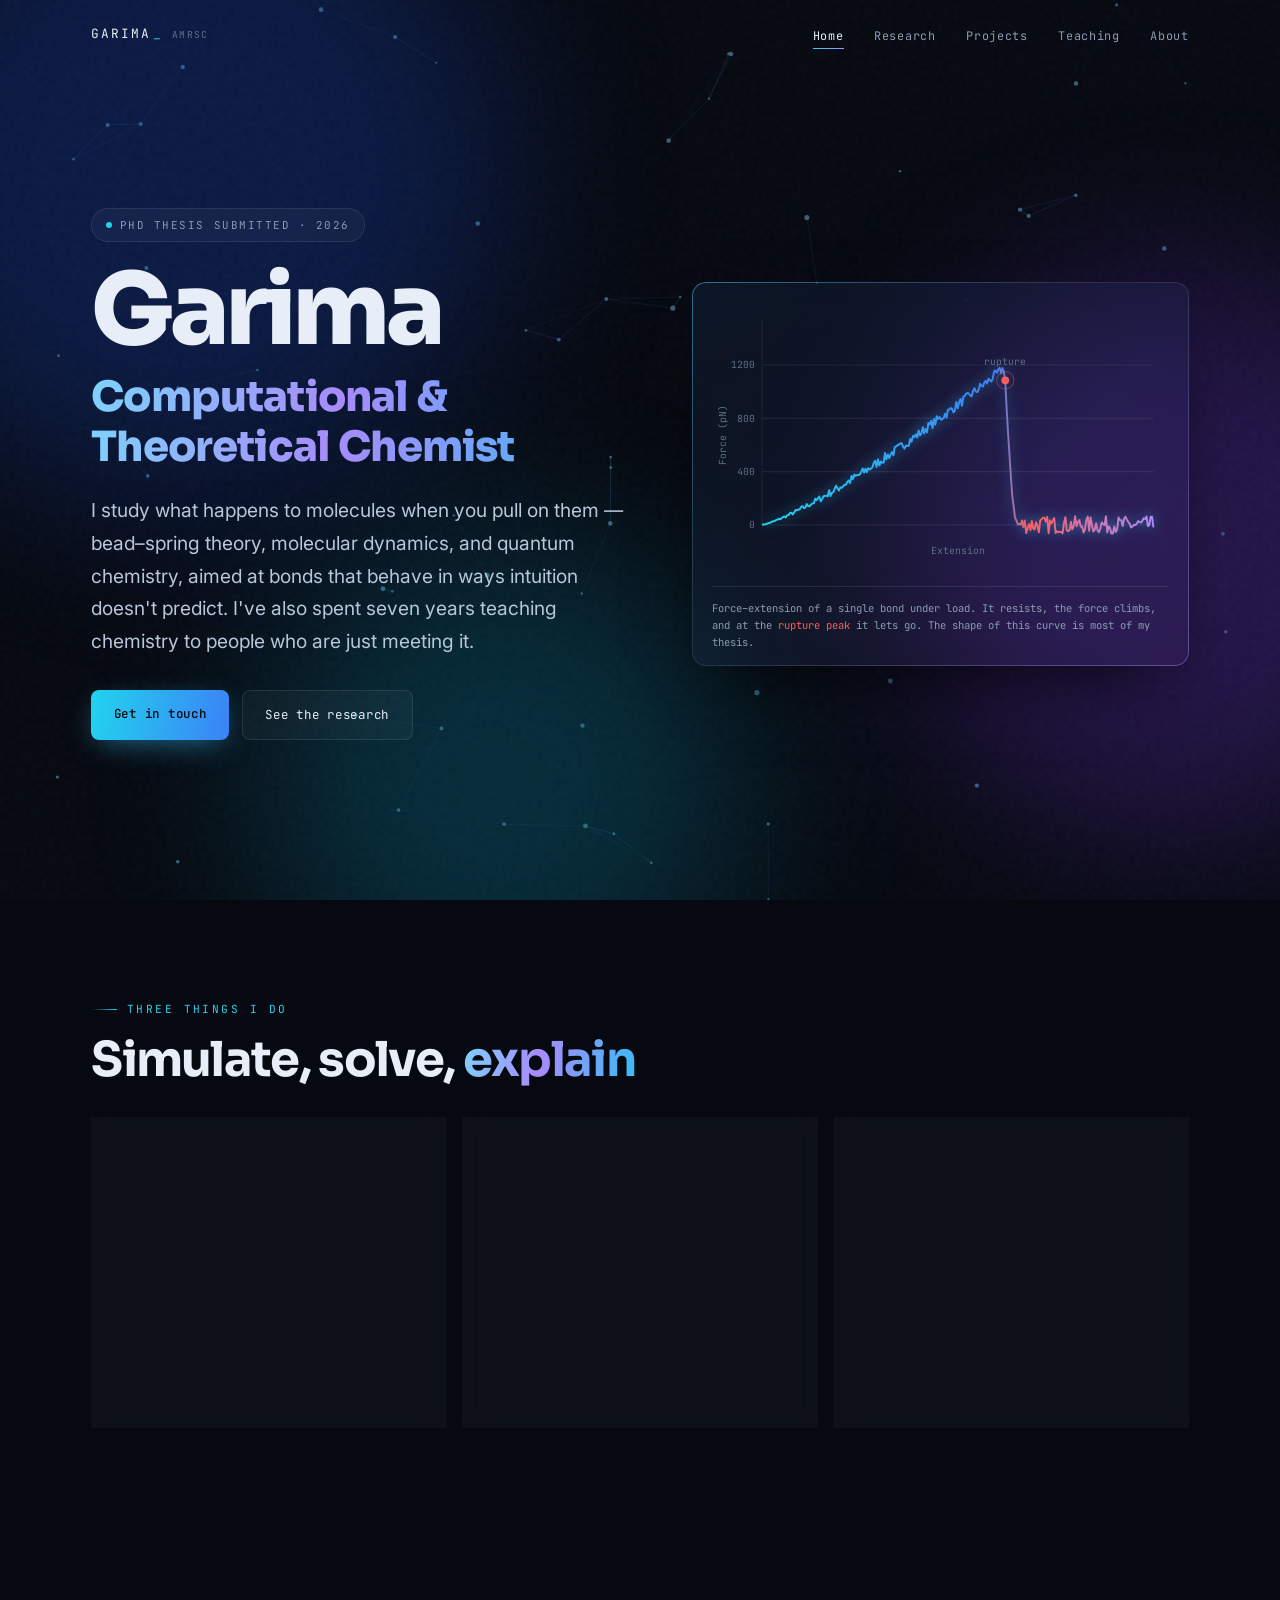
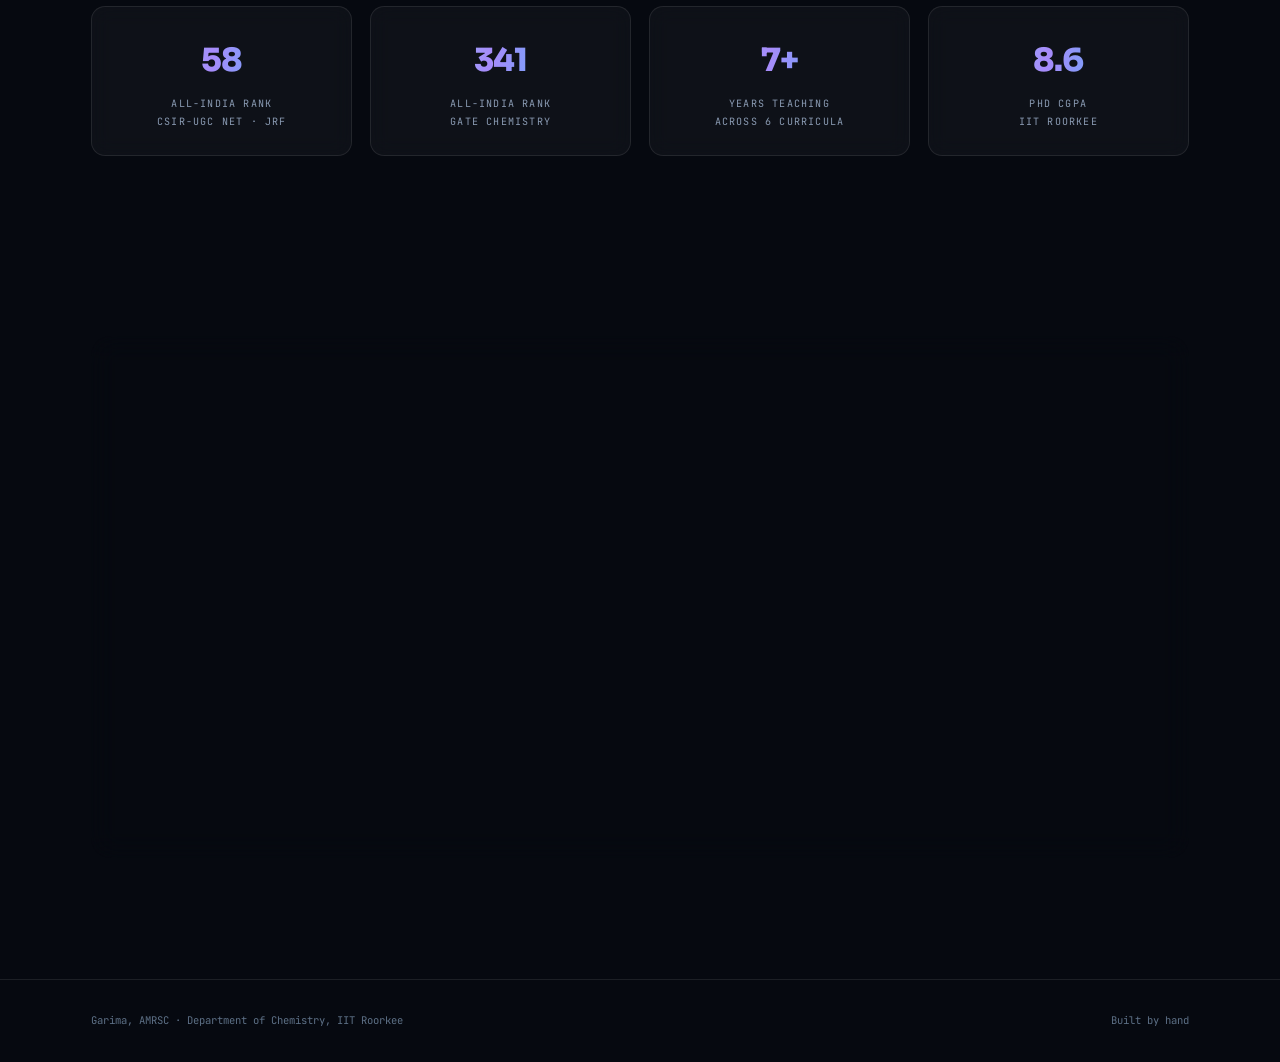
==== index.html @ faec5b10 "portfolio site" ====
<!DOCTYPE html>
<html lang="en">
<head>
<meta charset="utf-8">
<meta name="viewport" content="width=device-width, initial-scale=1">
<title>Garima — Computational &amp; Theoretical Chemist</title>
<meta name="description" content="Computational and theoretical chemist, PhD IIT Roorkee. Molecular dynamics, DFT, computer-aided drug design — and seven years teaching chemistry.">
<link rel="preconnect" href="https://fonts.googleapis.com">
<link rel="preconnect" href="https://fonts.gstatic.com" crossorigin>
<link href="https://fonts.googleapis.com/css2?family=JetBrains+Mono:wght@400;500&family=Sora:wght@400;600;700;800&family=Inter:wght@400;500;600&display=swap" rel="stylesheet">
<link rel="stylesheet" href="styles.css">
</head>
<body>

<canvas id="net"></canvas>
<div class="aurora"><div class="orb a"></div><div class="orb b"></div><div class="orb c"></div></div>
<div class="grain"></div>

<nav id="nav">
  <div class="wrap">
    <a class="brand" href="index.html">Garima<em>_</em><small>AMRSC</small></a>
    <button class="burger" id="burger" aria-expanded="false" aria-controls="menu">MENU</button>
    <ul id="menu">
      <li><a href="index.html" aria-current="page">Home</a></li>
      <li><a href="research.html">Research</a></li>
      <li><a href="projects.html">Projects</a></li>
      <li><a href="teaching.html">Teaching</a></li>
      <li><a href="about.html">About</a></li>
    </ul>
  </div>
</nav>

<header class="hero" style="min-height:100svh;display:flex;align-items:center;padding:7rem 0 4rem">
  <div class="wrap hero-grid">
    <div>
      <span class="pill"><span class="dot"></span>PhD thesis submitted · 2026</span>
      <h1 style="font-size:clamp(3rem,8.5vw,6.2rem);margin:1.4rem 0">
        <span style="display:block">Garima</span>
        <span class="grad" style="display:block;font-size:.42em;letter-spacing:-.02em;line-height:1.2;margin-top:.35em">Computational &amp;<br>Theoretical Chemist</span>
      </h1>
      <p class="lede" style="margin-bottom:2rem">I study what happens to molecules when you pull on them — bead–spring theory, molecular dynamics, and quantum chemistry, aimed at bonds that behave in ways intuition doesn't predict. I've also spent seven years teaching chemistry to people who are just meeting it.</p>
      <div class="actions">
        <a class="btn btn-primary" href="about.html#contact">Get in touch</a>
        <a class="btn btn-ghost" href="research.html">See the research</a>
      </div>
    </div>

    <figure class="viz glass">
      <svg viewBox="0 0 420 250" role="img" aria-label="Force-extension curve: a bond loads, ruptures at a peak force, then relaxes to baseline.">
        <defs>
          <linearGradient id="cg" x1="0" y1="0" x2="1" y2="0">
            <stop offset="0" stop-color="#22D3EE"/><stop offset=".6" stop-color="#3B82F6"/>
            <stop offset=".68" stop-color="#FB5E5E"/><stop offset="1" stop-color="#A78BFA"/>
          </linearGradient>
        </defs>
        <line class="gl" x1="46" y1="16" x2="46" y2="205"/>
        <line class="gl" x1="46" y1="205" x2="406" y2="205"/>
        <line class="gl" x1="46" y1="58" x2="406" y2="58"/>
        <line class="gl" x1="46" y1="107" x2="406" y2="107"/>
        <line class="gl" x1="46" y1="156" x2="406" y2="156"/>
        <text class="axis" x="40" y="61" text-anchor="end">1200</text>
        <text class="axis" x="40" y="110" text-anchor="end">800</text>
        <text class="axis" x="40" y="159" text-anchor="end">400</text>
        <text class="axis" x="40" y="208" text-anchor="end">0</text>
        <text class="axis" x="13" y="122" text-anchor="middle" transform="rotate(-90 13 122)">Force (pN)</text>
        <text class="axis" x="226" y="232" text-anchor="middle">Extension</text>
        <path id="fc" class="curve"/>
        <g class="pk">
          <circle id="pk" r="3.6" fill="#FB5E5E"/>
          <circle id="pk2" r="8" fill="none" stroke="#FB5E5E" stroke-opacity=".35"/>
          <text id="pkt" class="axis" fill="#FB5E5E" text-anchor="middle">rupture</text>
        </g>
      </svg>
      <figcaption>Force–extension of a single bond under load. It resists, the force climbs, and at the <b>rupture peak</b> it lets go. The shape of this curve is most of my thesis.</figcaption>
    </figure>
  </div>
</header>

<section>
  <div class="wrap">
    <div class="reveal">
      <span class="eyebrow">Three things I do</span>
      <h2>Simulate, solve, <span class="grad">explain</span></h2>
    </div>
    <div class="cards reveal" style="margin-top:2rem">
      <a class="card" href="research.html">
        <span class="ic">01 / RESEARCH</span>
        <h3>Bonds under force</h3>
        <p>Rupture and rebinding of bead–spring polymers governed by catch- and slip-bond kinetics — stochastic simulation, Fokker–Planck formalism, and analytical solutions via the Homotopy Analysis Method.</p>
        <span class="go">Read the science →</span>
      </a>
      <a class="card" href="projects.html">
        <span class="ic">02 / PROJECTS</span>
        <h3>Drug design, DFT, quantum</h3>
        <p>Protein–ligand docking and virtual screening with AutoDock Vina, periodic DFT in Quantum ESPRESSO, many-body models of quantum batteries, and a research-group site built in React.</p>
        <span class="go">See the work →</span>
      </a>
      <a class="card" href="teaching.html">
        <span class="ic">03 / TEACHING</span>
        <h3>Seven years explaining chemistry</h3>
        <p>From IGCSE and IB to JEE Advanced and CSIR-NET JRF — lecturer, teaching assistant, and one-to-one mentor. If I can't explain it plainly, I don't understand it yet.</p>
        <span class="go">How I teach →</span>
      </a>
    </div>
  </div>
</section>

<section>
  <div class="wrap">
    <div class="stats reveal">
      <div class="stat"><div class="n grad" data-count="58" data-suffix="">0</div><div class="l">All-India Rank<br>CSIR-UGC NET · JRF</div></div>
      <div class="stat"><div class="n grad" data-count="341">0</div><div class="l">All-India Rank<br>GATE Chemistry</div></div>
      <div class="stat"><div class="n grad" data-count="7" data-suffix="+">0</div><div class="l">Years teaching<br>across 6 curricula</div></div>
      <div class="stat"><div class="n grad" data-count="8.625">0</div><div class="l">PhD CGPA<br>IIT Roorkee</div></div>
    </div>
  </div>
</section>

<section>
  <div class="wrap">
    <div class="contact-box reveal">
      <div>
        <span class="eyebrow">Currently</span>
        <h2 style="font-size:clamp(1.6rem,3vw,2.3rem)">Open to computational<br><span class="grad">chemistry roles</span></h2>
        <p>Thesis submitted. I'm looking for work in molecular simulation, computational chemistry, and computer-aided drug design — in industry or a postdoc. If that's what your team does, I'd like to hear from you.</p>
      </div>
      <ul class="links">
        <li><a href="mailto:garima@cy.iitr.ac.in">garima@cy.iitr.ac.in</a></li>
        <li><a href="tel:+919996025980">+91 99960 25980</a></li>
        <li><a href="https://linkedin.com/in/garima-computational-chemist">LinkedIn</a></li>
        <li><a href="about.html">Full CV &amp; background</a></li>
      </ul>
    </div>
  </div>
</section>

<footer>
  <div class="wrap">
    <span>Garima, AMRSC · Department of Chemistry, IIT Roorkee</span>
    <span>Built by hand</span>
  </div>
</footer>

<script src="app.js"></script>
</body>
</html>
---- styles.css ----
:root{
  --bg:#060910;
  --panel:rgba(255,255,255,.035);
  --stroke:rgba(255,255,255,.09);
  --stroke-hi:rgba(56,189,248,.45);
  --text:#E8EEF7;
  --text-dim:#8A9BB3;
  --faint:#5D7086;
  --blue:#3B82F6;
  --cyan:#22D3EE;
  --violet:#A78BFA;
  --amber:#FBBF24;
  --rupture:#FB5E5E;
  --display:"Sora",system-ui,sans-serif;
  --body:"Inter",system-ui,sans-serif;
  --mono:"JetBrains Mono",ui-monospace,monospace;
  --gut:clamp(1.25rem,4vw,4rem);
  --maxw:1200px;
}
*{box-sizing:border-box;margin:0;padding:0}
html{scroll-behavior:smooth}
body{background:var(--bg);color:var(--text);font-family:var(--body);
  font-size:17px;line-height:1.7;-webkit-font-smoothing:antialiased;overflow-x:hidden}
.wrap{max-width:var(--maxw);margin:0 auto;padding:0 var(--gut);position:relative;z-index:2}
a{color:inherit}
em{font-style:italic}

/* ===== ambient background ===== */
#net{position:fixed;inset:0;z-index:0;opacity:.5}
.aurora{position:fixed;inset:0;z-index:0;pointer-events:none;overflow:hidden}
.orb{position:absolute;border-radius:50%;filter:blur(90px);opacity:.26;animation:drift 24s ease-in-out infinite}
.orb.a{width:52vw;height:52vw;background:#1D4ED8;top:-18%;left:-12%}
.orb.b{width:44vw;height:44vw;background:#7C3AED;top:30%;right:-14%;animation-delay:-8s}
.orb.c{width:38vw;height:38vw;background:#0891B2;bottom:-14%;left:20%;animation-delay:-16s}
@keyframes drift{0%,100%{transform:translate(0,0) scale(1)}
  33%{transform:translate(5vw,-4vh) scale(1.12)}66%{transform:translate(-4vw,5vh) scale(.93)}}
.grain{position:fixed;inset:0;z-index:1;pointer-events:none;opacity:.035;
  background-image:url("data:image/svg+xml,%3Csvg viewBox='0 0 200 200' xmlns='http://www.w3.org/2000/svg'%3E%3Cfilter id='n'%3E%3CfeTurbulence type='fractalNoise' baseFrequency='.8'/%3E%3C/filter%3E%3Crect width='100%25' height='100%25' filter='url(%23n)'/%3E%3C/svg%3E")}

/* ===== type ===== */
.eyebrow{font-family:var(--mono);font-size:.7rem;letter-spacing:.22em;text-transform:uppercase;
  color:var(--cyan);display:inline-flex;align-items:center;gap:.6rem;margin-bottom:1rem}
.eyebrow::before{content:"";width:26px;height:1px;background:linear-gradient(90deg,transparent,var(--cyan))}
h1{font-family:var(--display);font-weight:800;letter-spacing:-.045em;line-height:.94}
h2{font-family:var(--display);font-weight:700;font-size:clamp(1.9rem,4vw,3rem);
  line-height:1.06;letter-spacing:-.035em;margin-bottom:1.2rem}
h3{font-family:var(--display);font-weight:600;font-size:1.1rem;letter-spacing:-.01em}
.grad{background:linear-gradient(100deg,#7DD3FC,#A78BFA 45%,#38BDF8);
  -webkit-background-clip:text;background-clip:text;color:transparent}
.grad-warm{background:linear-gradient(100deg,#FBBF24,#FB7185 55%,#A78BFA);
  -webkit-background-clip:text;background-clip:text;color:transparent}
p{color:var(--text-dim);max-width:64ch}
.lede{font-size:clamp(1.05rem,1.5vw,1.24rem);color:#B8C7DA}

/* ===== nav ===== */
nav{position:fixed;top:0;left:0;right:0;z-index:60;transition:.4s;border-bottom:1px solid transparent}
nav.stuck{background:rgba(6,9,16,.78);backdrop-filter:blur(14px);border-bottom-color:var(--stroke)}
nav .wrap{display:flex;align-items:center;justify-content:space-between;height:68px}
.brand{font-family:var(--mono);font-size:.8rem;letter-spacing:.16em;text-transform:uppercase;
  text-decoration:none;display:inline-flex;align-items:baseline;gap:.1rem}
.brand em{font-style:normal;color:var(--cyan);animation:blink 2.2s steps(1) infinite}
.brand small{font-size:.6rem;color:var(--faint);letter-spacing:.14em;margin-left:.45rem}
@keyframes blink{0%,60%{opacity:1}61%,100%{opacity:.25}}
nav ul{display:flex;gap:1.9rem;list-style:none}
nav ul a{font-family:var(--mono);font-size:.74rem;letter-spacing:.06em;text-decoration:none;
  color:var(--text-dim);position:relative;transition:.25s}
nav ul a::after{content:"";position:absolute;left:0;bottom:-5px;height:1px;width:0;
  background:linear-gradient(90deg,var(--cyan),var(--violet));transition:width .3s}
nav ul a:hover,nav ul a:focus-visible,nav ul a[aria-current="page"]{color:var(--text)}
nav ul a:hover::after,nav ul a:focus-visible::after,nav ul a[aria-current="page"]::after{width:100%}
.burger{display:none;background:none;border:1px solid var(--stroke);border-radius:7px;
  color:var(--text);font-family:var(--mono);font-size:.7rem;padding:.4rem .7rem;cursor:pointer}
@media(max-width:760px){
  nav ul{position:fixed;inset:68px 0 auto;flex-direction:column;gap:0;
    background:rgba(6,9,16,.97);backdrop-filter:blur(16px);border-bottom:1px solid var(--stroke);
    padding:1rem var(--gut) 1.4rem;display:none}
  nav ul.open{display:flex}
  nav ul li{padding:.7rem 0;border-bottom:1px solid rgba(255,255,255,.05)}
  nav ul a{font-size:.85rem}
  .burger{display:block}
}

/* ===== page header ===== */
.phead{padding:9rem 0 3rem}
.phead h1{font-size:clamp(2.6rem,6.5vw,4.6rem);margin:.9rem 0 1.2rem}

/* ===== buttons ===== */
.actions{display:flex;flex-wrap:wrap;gap:.8rem}
.btn{font-family:var(--mono);font-size:.78rem;letter-spacing:.06em;text-decoration:none;
  padding:.85rem 1.4rem;border-radius:8px;transition:.3s;display:inline-block}
.btn-primary{color:#04070E;background:linear-gradient(100deg,var(--cyan),var(--blue));
  box-shadow:0 8px 30px -8px rgba(56,189,248,.6);font-weight:500}
.btn-primary:hover,.btn-primary:focus-visible{transform:translateY(-2px);
  box-shadow:0 14px 40px -8px rgba(56,189,248,.85)}
.btn-ghost{border:1px solid var(--stroke);color:var(--text);background:var(--panel)}
.btn-ghost:hover,.btn-ghost:focus-visible{border-color:var(--stroke-hi);
  background:rgba(56,189,248,.09);transform:translateY(-2px)}

.pill{display:inline-flex;align-items:center;gap:.5rem;font-family:var(--mono);font-size:.68rem;
  letter-spacing:.14em;text-transform:uppercase;color:var(--text-dim);border:1px solid var(--stroke);
  border-radius:999px;padding:.4rem .85rem;background:var(--panel);backdrop-filter:blur(6px)}
.dot{width:6px;height:6px;border-radius:50%;background:var(--cyan);
  box-shadow:0 0 0 0 rgba(34,211,238,.7);animation:pulse 2.2s infinite}
@keyframes pulse{70%{box-shadow:0 0 0 8px rgba(34,211,238,0)}100%{box-shadow:0 0 0 0 rgba(34,211,238,0)}}

/* ===== glass panel ===== */
.glass{position:relative;border:1px solid var(--stroke);border-radius:14px;
  background:linear-gradient(160deg,rgba(59,130,246,.09),rgba(167,139,250,.05));
  backdrop-filter:blur(12px);box-shadow:0 30px 70px -30px rgba(0,0,0,.9)}
.glass::before{content:"";position:absolute;inset:-1px;border-radius:14px;padding:1px;
  background:linear-gradient(140deg,rgba(56,189,248,.5),transparent 45%,rgba(167,139,250,.35));
  -webkit-mask:linear-gradient(#000 0 0) content-box,linear-gradient(#000 0 0);
  -webkit-mask-composite:xor;mask-composite:exclude;pointer-events:none}

figure.viz{padding:1.2rem 1.2rem .9rem}
figure.viz svg{display:block;width:100%;height:auto}
figure.viz figcaption{font-family:var(--mono);font-size:.66rem;color:var(--text-dim);line-height:1.6;
  margin-top:.8rem;padding-top:.8rem;border-top:1px solid var(--stroke)}
figure.viz figcaption b{color:var(--rupture);font-weight:400}
.axis{font-family:"JetBrains Mono",monospace;font-size:9px;fill:var(--faint)}
.gl{stroke:rgba(255,255,255,.07);stroke-width:1}
.curve{fill:none;stroke:url(#cg);stroke-width:1.8;stroke-linejoin:round;
  filter:drop-shadow(0 0 6px rgba(56,189,248,.55));
  stroke-dasharray:2600;stroke-dashoffset:2600;animation:draw 2.8s cubic-bezier(.4,0,.2,1) .4s forwards}
@keyframes draw{to{stroke-dashoffset:0}}
.pk{opacity:0;animation:fadeIn .6s ease 2.7s forwards}
@keyframes fadeIn{to{opacity:1}}

/* ===== sections ===== */
section{padding:clamp(3.5rem,7vw,6.5rem) 0;position:relative}
.reveal{opacity:0;transform:translateY(28px);
  transition:opacity .8s cubic-bezier(.2,.6,.2,1),transform .8s cubic-bezier(.2,.6,.2,1)}
.reveal.in{opacity:1;transform:none}

/* ===== cards ===== */
.cards{display:grid;grid-template-columns:repeat(auto-fit,minmax(255px,1fr));gap:1.1rem}
.card{position:relative;border:1px solid var(--stroke);border-radius:14px;padding:1.6rem;
  background:var(--panel);backdrop-filter:blur(10px);overflow:hidden;transition:.4s;
  text-decoration:none;display:block}
.card::after{content:"";position:absolute;width:230px;height:230px;border-radius:50%;
  background:radial-gradient(circle,rgba(56,189,248,.16),transparent 65%);
  left:var(--mx,50%);top:var(--my,50%);transform:translate(-50%,-50%);
  opacity:0;transition:opacity .4s;pointer-events:none}
.card:hover{border-color:var(--stroke-hi);transform:translateY(-5px);
  box-shadow:0 24px 50px -24px rgba(56,189,248,.35)}
.card:hover::after{opacity:1}
.card .ic{font-family:var(--mono);font-size:.66rem;letter-spacing:.16em;color:var(--violet);
  margin-bottom:.7rem;display:block}
.card p{font-size:.93rem;margin-top:.5rem}
.card .go{font-family:var(--mono);font-size:.7rem;color:var(--cyan);margin-top:1rem;
  display:inline-block;transition:.3s}
.card:hover .go{transform:translateX(4px)}

/* ===== list rows ===== */
.rows{margin-top:2rem}
.row{display:grid;grid-template-columns:150px 1fr;gap:2rem;padding:1.9rem 0;
  border-top:1px solid var(--stroke);transition:.35s;position:relative}
.row::before{content:"";position:absolute;left:0;top:-1px;height:1px;width:0;
  background:linear-gradient(90deg,var(--cyan),var(--violet),transparent);transition:width .6s}
.row:hover::before{width:100%}
.row h3{transition:.3s}
.row:hover h3{color:var(--cyan)}
@media(max-width:760px){.row{grid-template-columns:1fr;gap:.5rem}}
.meta{font-family:var(--mono);font-size:.66rem;color:var(--faint);letter-spacing:.1em;line-height:1.8}
.row p{font-size:.94rem;margin-top:.5rem}
.bullets{list-style:none;margin-top:.8rem}
.bullets li{font-size:.92rem;color:var(--text-dim);padding:.28rem 0 .28rem 1.1rem;position:relative}
.bullets li::before{content:"▸";position:absolute;left:0;color:var(--cyan);font-size:.7rem;top:.5rem}
.chips{display:flex;flex-wrap:wrap;gap:.4rem;margin-top:1rem}
.chip{font-family:var(--mono);font-size:.64rem;color:#9BB6D4;border:1px solid var(--stroke);
  border-radius:999px;padding:.25rem .7rem;background:rgba(255,255,255,.02);transition:.3s}
.chip:hover{border-color:var(--stroke-hi);color:var(--cyan)}
.chip.warm{color:#FCD9A0;border-color:rgba(251,191,36,.25)}
.chip.warm:hover{border-color:rgba(251,191,36,.6);color:var(--amber)}

/* ===== stat grid ===== */
.stats{display:grid;grid-template-columns:repeat(auto-fit,minmax(180px,1fr));gap:1.1rem}
.stat{border:1px solid var(--stroke);border-radius:14px;padding:1.6rem;text-align:center;
  background:var(--panel);backdrop-filter:blur(10px);transition:.4s}
.stat:hover{transform:translateY(-5px);border-color:var(--stroke-hi);
  box-shadow:0 24px 50px -24px rgba(167,139,250,.4)}
.stat .n{font-family:var(--display);font-weight:800;font-size:2rem;letter-spacing:-.03em}
.stat .l{font-family:var(--mono);font-size:.63rem;color:var(--text-dim);text-transform:uppercase;
  letter-spacing:.12em;margin-top:.5rem;line-height:1.7}

/* ===== table ===== */
.tbl{width:100%;border-collapse:collapse;font-size:.92rem}
.tbl th{font-family:var(--mono);font-size:.64rem;letter-spacing:.16em;text-transform:uppercase;
  color:var(--cyan);text-align:left;padding:.7rem .8rem;border-bottom:1px solid var(--stroke);font-weight:500}
.tbl td{padding:.85rem .8rem;border-bottom:1px solid rgba(255,255,255,.05);color:var(--text-dim)}
.tbl tr:hover td{background:rgba(56,189,248,.04);color:var(--text)}
.tbl td:first-child{font-family:var(--mono);font-size:.75rem;color:var(--faint);white-space:nowrap}
.tbl td b{color:var(--text);font-weight:600}
@media(max-width:640px){.tbl,.tbl tbody,.tbl tr,.tbl td{display:block;width:100%}
  .tbl thead{display:none}.tbl tr{border-bottom:1px solid var(--stroke);padding:.6rem 0}
  .tbl td{border:none;padding:.2rem 0}}

/* ===== toolkit ===== */
.kit{display:grid;grid-template-columns:repeat(auto-fit,minmax(235px,1fr));gap:1.1rem}
.kit .col{border:1px solid var(--stroke);border-radius:14px;padding:1.5rem;
  background:var(--panel);backdrop-filter:blur(10px);transition:.4s}
.kit .col:hover{border-color:var(--stroke-hi);background:rgba(56,189,248,.05)}
.kit h3{font-family:var(--mono);font-size:.68rem;letter-spacing:.18em;text-transform:uppercase;
  color:var(--cyan);font-weight:500;margin-bottom:1rem}
.kit ul{list-style:none}
.kit li{display:flex;justify-content:space-between;gap:1rem;align-items:baseline;font-size:.89rem;
  padding:.5rem 0;border-bottom:1px solid rgba(255,255,255,.05);transition:.25s}
.kit li:hover{color:var(--cyan);padding-left:5px}
.kit li span{font-family:var(--mono);font-size:.64rem;color:var(--faint);text-align:right}

/* ===== contact ===== */
.contact-box{border:1px solid var(--stroke);border-radius:20px;padding:clamp(2rem,4vw,3.5rem);
  background:linear-gradient(150deg,rgba(59,130,246,.1),rgba(167,139,250,.06));
  backdrop-filter:blur(14px);display:flex;flex-wrap:wrap;gap:2.5rem;justify-content:space-between}
.links{list-style:none;display:flex;flex-direction:column;gap:.7rem;min-width:250px}
.links a{font-family:var(--mono);font-size:.86rem;text-decoration:none;color:var(--text-dim);
  display:inline-flex;align-items:center;gap:.6rem;transition:.3s}
.links a::before{content:"↗";color:var(--cyan);font-size:.75rem;transition:.3s;display:inline-block}
.links a:hover,.links a:focus-visible{color:var(--cyan)}
.links a:hover::before{transform:translate(2px,-2px)}

footer{border-top:1px solid var(--stroke);padding:2rem 0;position:relative;z-index:2;margin-top:2rem}
footer .wrap{display:flex;justify-content:space-between;flex-wrap:wrap;gap:.6rem;
  font-family:var(--mono);font-size:.66rem;color:var(--faint)}

:focus-visible{outline:2px solid var(--cyan);outline-offset:3px}
@media(prefers-reduced-motion:reduce){
  *{animation:none!important;transition-duration:.01ms!important}
  .curve{stroke-dashoffset:0}.pk{opacity:1}.reveal{opacity:1;transform:none}
}

/* ===== home hero grid ===== */
.hero-grid{display:grid;grid-template-columns:1.05fr .95fr;gap:clamp(2rem,4vw,4rem);align-items:center}
@media(max-width:940px){.hero-grid{grid-template-columns:1fr;gap:3rem}}
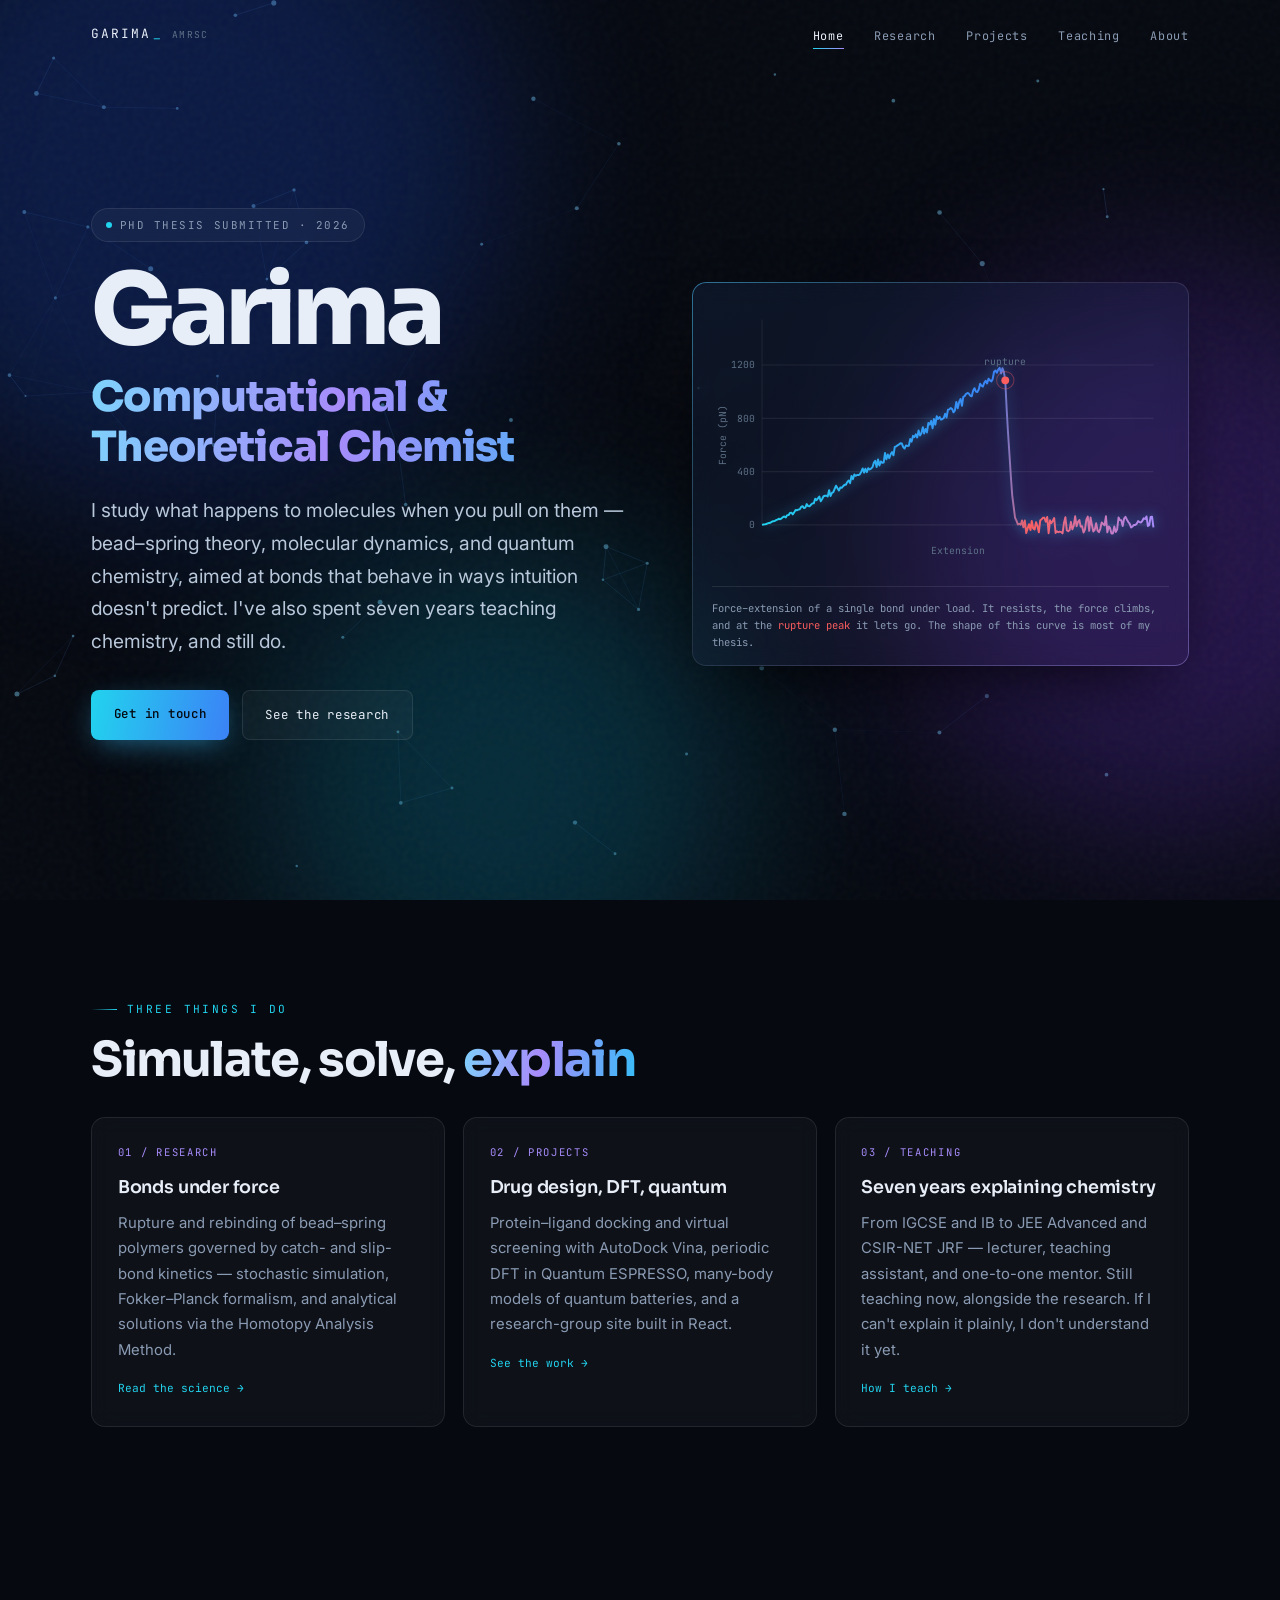
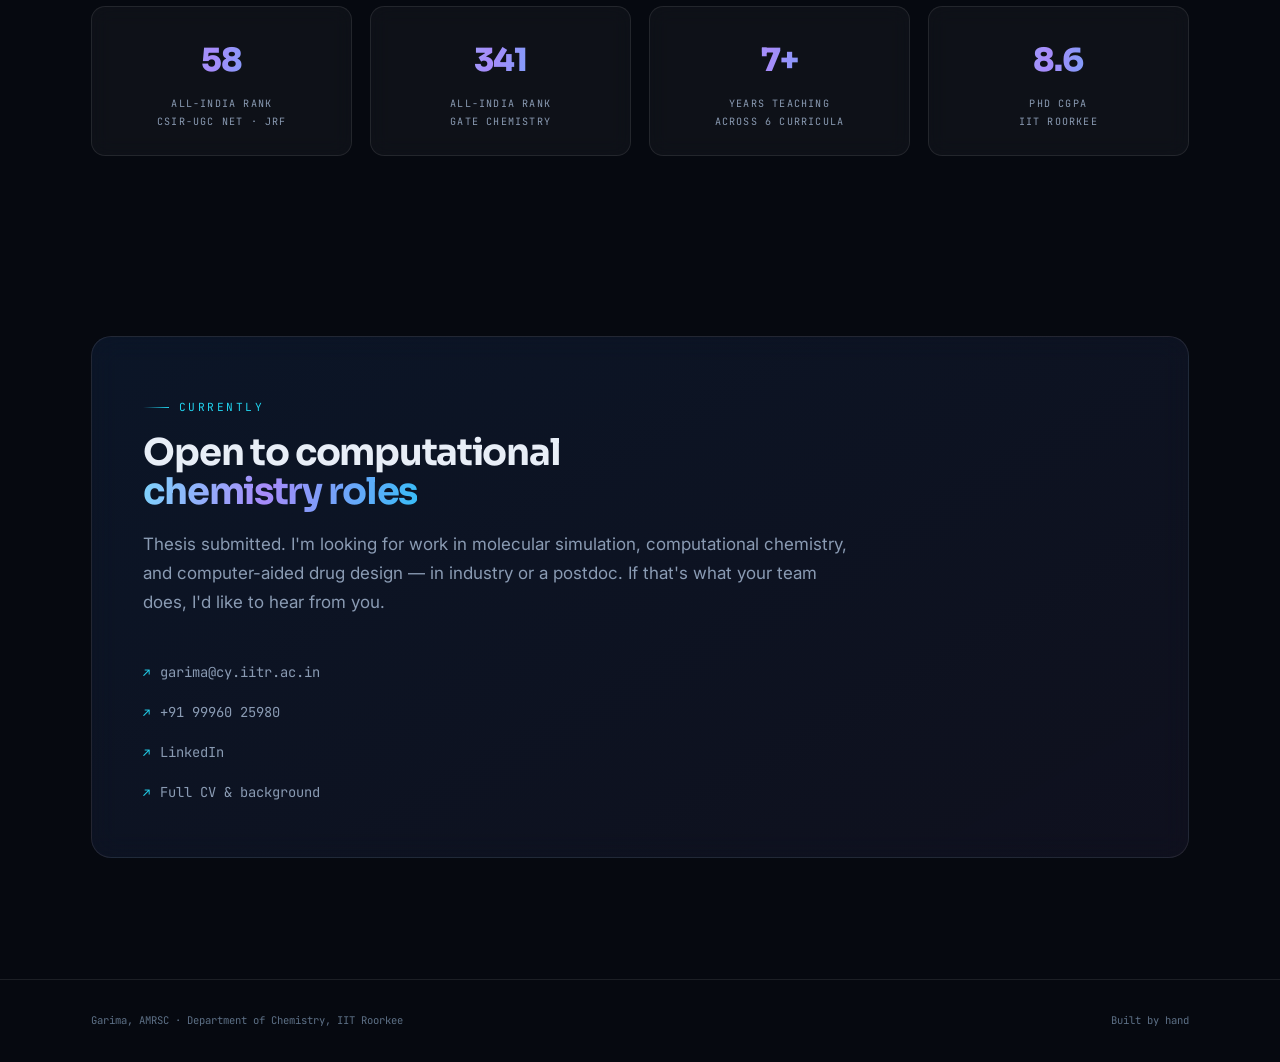
==== commit b7788cad: "teaching page: present tense, still active" ====
--- a/index.html
+++ b/index.html
@@ -38,7 +38,7 @@
         <span style="display:block">Garima</span>
         <span class="grad" style="display:block;font-size:.42em;letter-spacing:-.02em;line-height:1.2;margin-top:.35em">Computational &amp;<br>Theoretical Chemist</span>
       </h1>
-      <p class="lede" style="margin-bottom:2rem">I study what happens to molecules when you pull on them — bead–spring theory, molecular dynamics, and quantum chemistry, aimed at bonds that behave in ways intuition doesn't predict. I've also spent seven years teaching chemistry to people who are just meeting it.</p>
+      <p class="lede" style="margin-bottom:2rem">I study what happens to molecules when you pull on them — bead–spring theory, molecular dynamics, and quantum chemistry, aimed at bonds that behave in ways intuition doesn't predict. I've also spent seven years teaching chemistry, and still do.</p>
       <div class="actions">
         <a class="btn btn-primary" href="about.html#contact">Get in touch</a>
         <a class="btn btn-ghost" href="research.html">See the research</a>
@@ -98,7 +98,7 @@
       <a class="card" href="teaching.html">
         <span class="ic">03 / TEACHING</span>
         <h3>Seven years explaining chemistry</h3>
-        <p>From IGCSE and IB to JEE Advanced and CSIR-NET JRF — lecturer, teaching assistant, and one-to-one mentor. If I can't explain it plainly, I don't understand it yet.</p>
+        <p>From IGCSE and IB to JEE Advanced and CSIR-NET JRF — lecturer, teaching assistant, and one-to-one mentor. Still teaching now, alongside the research. If I can't explain it plainly, I don't understand it yet.</p>
         <span class="go">How I teach →</span>
       </a>
     </div>
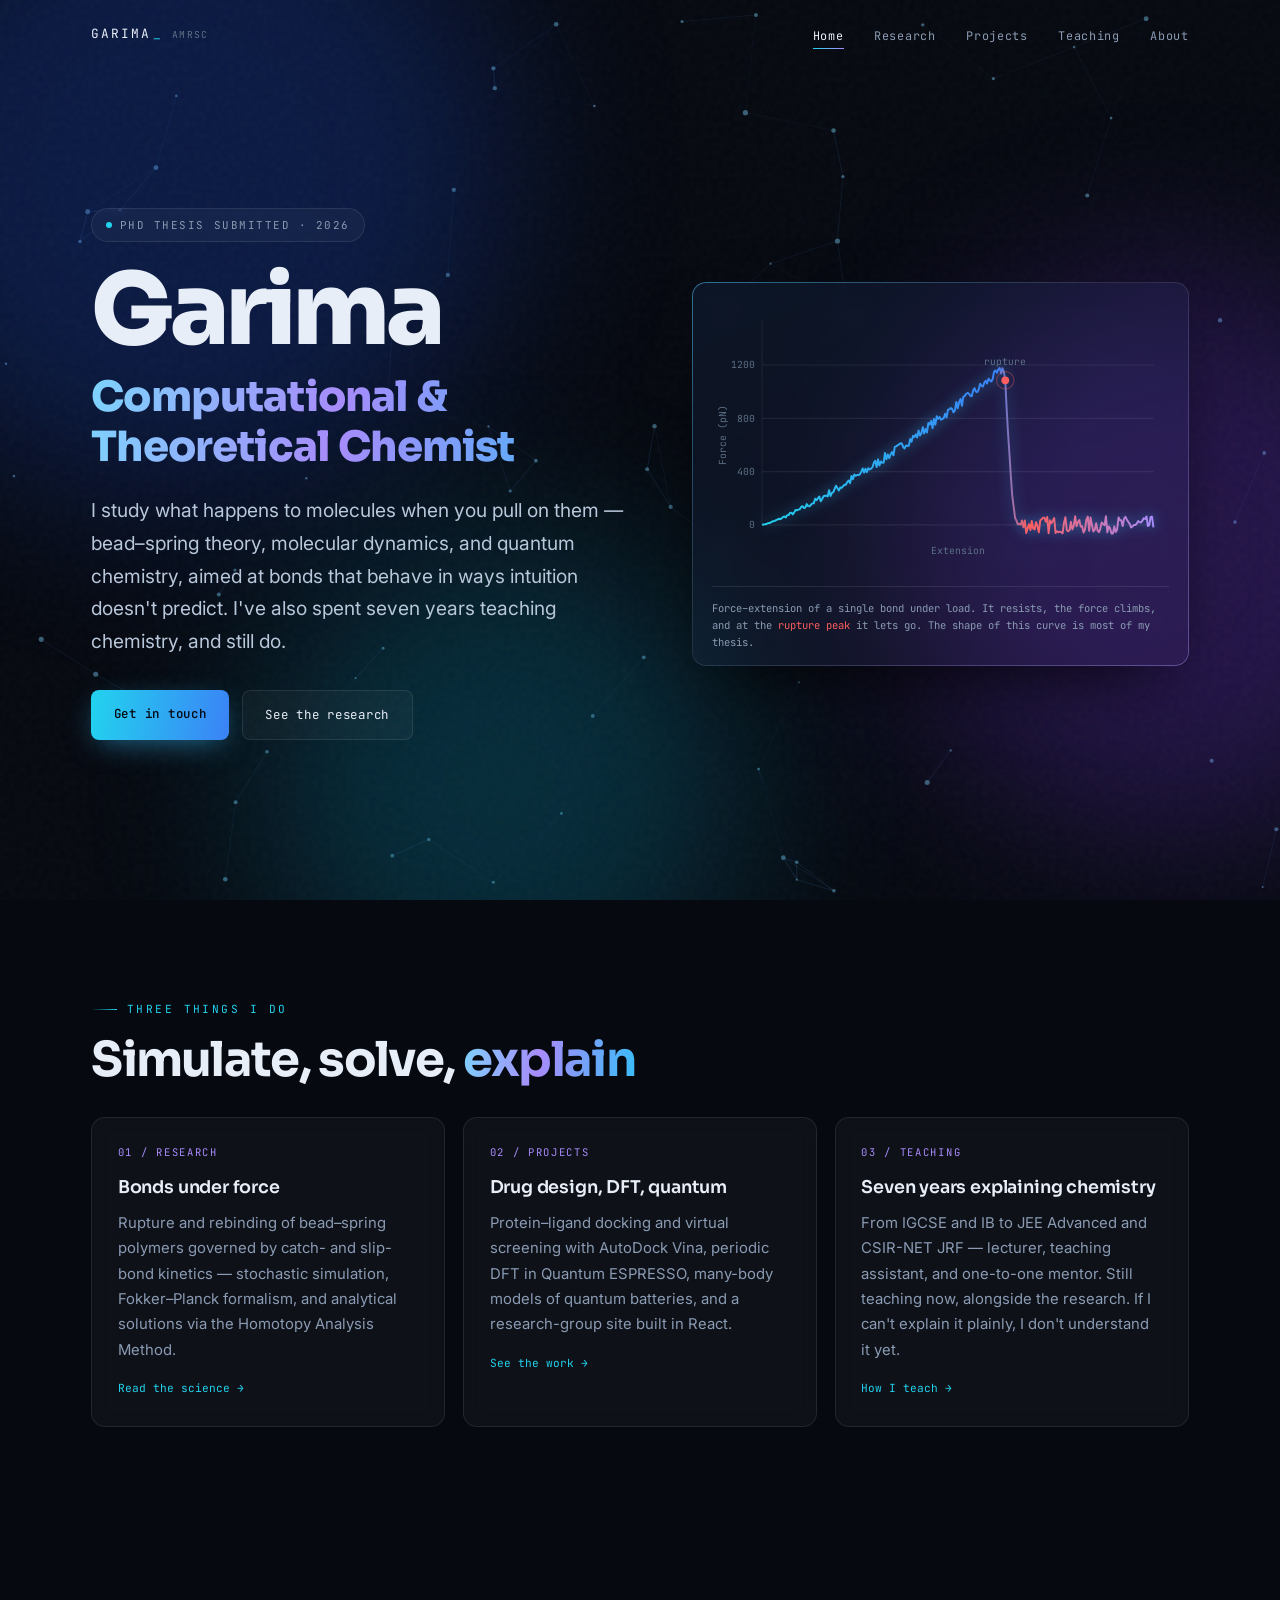
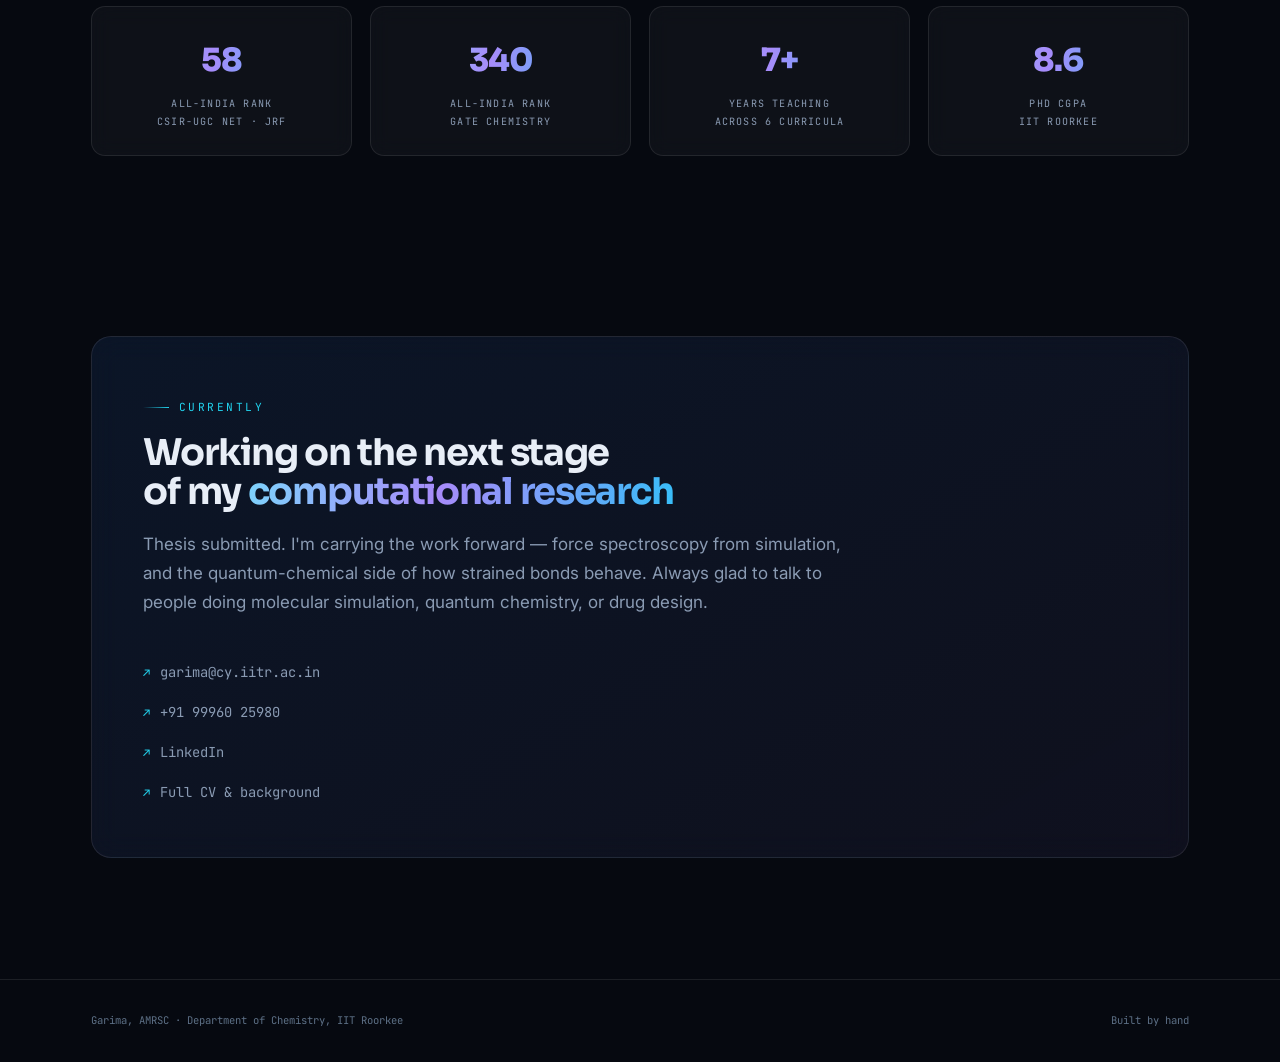
==== commit 73d54179: "reframe: working on next stage" ====
--- a/index.html
+++ b/index.html
@@ -121,8 +121,8 @@
     <div class="contact-box reveal">
       <div>
         <span class="eyebrow">Currently</span>
-        <h2 style="font-size:clamp(1.6rem,3vw,2.3rem)">Open to computational<br><span class="grad">chemistry roles</span></h2>
-        <p>Thesis submitted. I'm looking for work in molecular simulation, computational chemistry, and computer-aided drug design — in industry or a postdoc. If that's what your team does, I'd like to hear from you.</p>
+        <h2 style="font-size:clamp(1.6rem,3vw,2.3rem)">Working on the next stage<br>of my <span class="grad">computational research</span></h2>
+        <p>Thesis submitted. I'm carrying the work forward — force spectroscopy from simulation, and the quantum-chemical side of how strained bonds behave. Always glad to talk to people doing molecular simulation, quantum chemistry, or drug design.</p>
       </div>
       <ul class="links">
         <li><a href="mailto:garima@cy.iitr.ac.in">garima@cy.iitr.ac.in</a></li>
--- a/styles.css
+++ b/styles.css
@@ -232,3 +232,57 @@
 /* ===== home hero grid ===== */
 .hero-grid{display:grid;grid-template-columns:1.05fr .95fr;gap:clamp(2rem,4vw,4rem);align-items:center}
 @media(max-width:940px){.hero-grid{grid-template-columns:1fr;gap:3rem}}
+
+/* ===== timeline (centre spine, alternating) ===== */
+.tl{position:relative;margin-top:3rem;padding:0}
+.tl::before{content:"";position:absolute;left:50%;top:4px;bottom:4px;width:2px;
+  transform:translateX(-50%);
+  background:linear-gradient(180deg,rgba(34,211,238,0),var(--cyan) 8%,var(--violet) 55%,rgba(167,139,250,0))}
+.tl-item{position:relative;width:calc(50% - 2.6rem);margin-bottom:1.6rem}
+.tl-item:nth-child(odd){margin-left:0;text-align:right}
+.tl-item:nth-child(even){margin-left:calc(50% + 2.6rem)}
+.tl-item .tl-card{border:1px solid var(--stroke);border-radius:14px;padding:1.25rem 1.4rem;
+  background:var(--panel);backdrop-filter:blur(10px);transition:.4s}
+.tl-item:hover .tl-card{border-color:var(--stroke-hi);transform:translateY(-4px);
+  box-shadow:0 22px 46px -22px rgba(56,189,248,.4)}
+.tl-item.warm:hover .tl-card{border-color:rgba(251,191,36,.5);
+  box-shadow:0 22px 46px -22px rgba(251,191,36,.4)}
+.tl-item::before{content:"";position:absolute;top:1.4rem;width:13px;height:13px;border-radius:50%;
+  background:var(--bg);border:2px solid var(--cyan);box-shadow:0 0 12px rgba(34,211,238,.7);
+  transition:.4s;z-index:3}
+.tl-item:nth-child(odd)::before{right:-3.15rem}
+.tl-item:nth-child(even)::before{left:-3.15rem}
+.tl-item::after{content:"";position:absolute;top:2rem;width:1.85rem;height:1px;
+  background:linear-gradient(90deg,var(--stroke),rgba(34,211,238,.5))}
+.tl-item:nth-child(odd)::after{right:-2rem}
+.tl-item:nth-child(even)::after{left:-2rem;
+  background:linear-gradient(270deg,var(--stroke),rgba(34,211,238,.5))}
+.tl-item:hover::before{background:var(--cyan);transform:scale(1.3)}
+.tl-item.warm::before{border-color:var(--amber);box-shadow:0 0 12px rgba(251,191,36,.7)}
+.tl-item.warm:hover::before{background:var(--amber)}
+.tl-year{font-family:var(--mono);font-size:.66rem;letter-spacing:.14em;color:var(--faint);
+  text-transform:uppercase}
+.tl-item h3{margin:.3rem 0 .4rem;font-size:1.02rem;transition:.3s}
+.tl-item:hover h3{color:var(--cyan)}
+.tl-item.warm:hover h3{color:var(--amber)}
+.tl-item p{font-size:.88rem;max-width:none}
+.tl-tag{font-family:var(--mono);font-size:.58rem;letter-spacing:.1em;text-transform:uppercase;
+  color:var(--violet);border:1px solid var(--stroke);border-radius:999px;padding:.12rem .5rem;
+  margin-left:.4rem;white-space:nowrap;display:inline-block;vertical-align:middle}
+.tl-tag.t{color:var(--amber);border-color:rgba(251,191,36,.3)}
+@media(max-width:860px){
+  .tl::before{left:6px;transform:none}
+  .tl-item,.tl-item:nth-child(odd),.tl-item:nth-child(even){
+    width:100%;margin-left:0;padding-left:2.4rem;text-align:left}
+  .tl-item:nth-child(odd)::before,.tl-item:nth-child(even)::before{left:0;right:auto}
+  .tl-item::after{display:none}
+}
+
+/* ===== prose ===== */
+.prose{max-width:68ch}
+.prose p{margin-bottom:1.15rem}
+.prose p:last-child{margin-bottom:0}
+.prose b{color:var(--text);font-weight:600}
+.pull{border-left:2px solid var(--cyan);padding:.2rem 0 .2rem 1.4rem;margin:1.8rem 0;
+  font-family:var(--display);font-size:1.15rem;font-weight:600;color:var(--text);
+  letter-spacing:-.01em;line-height:1.5;max-width:52ch}
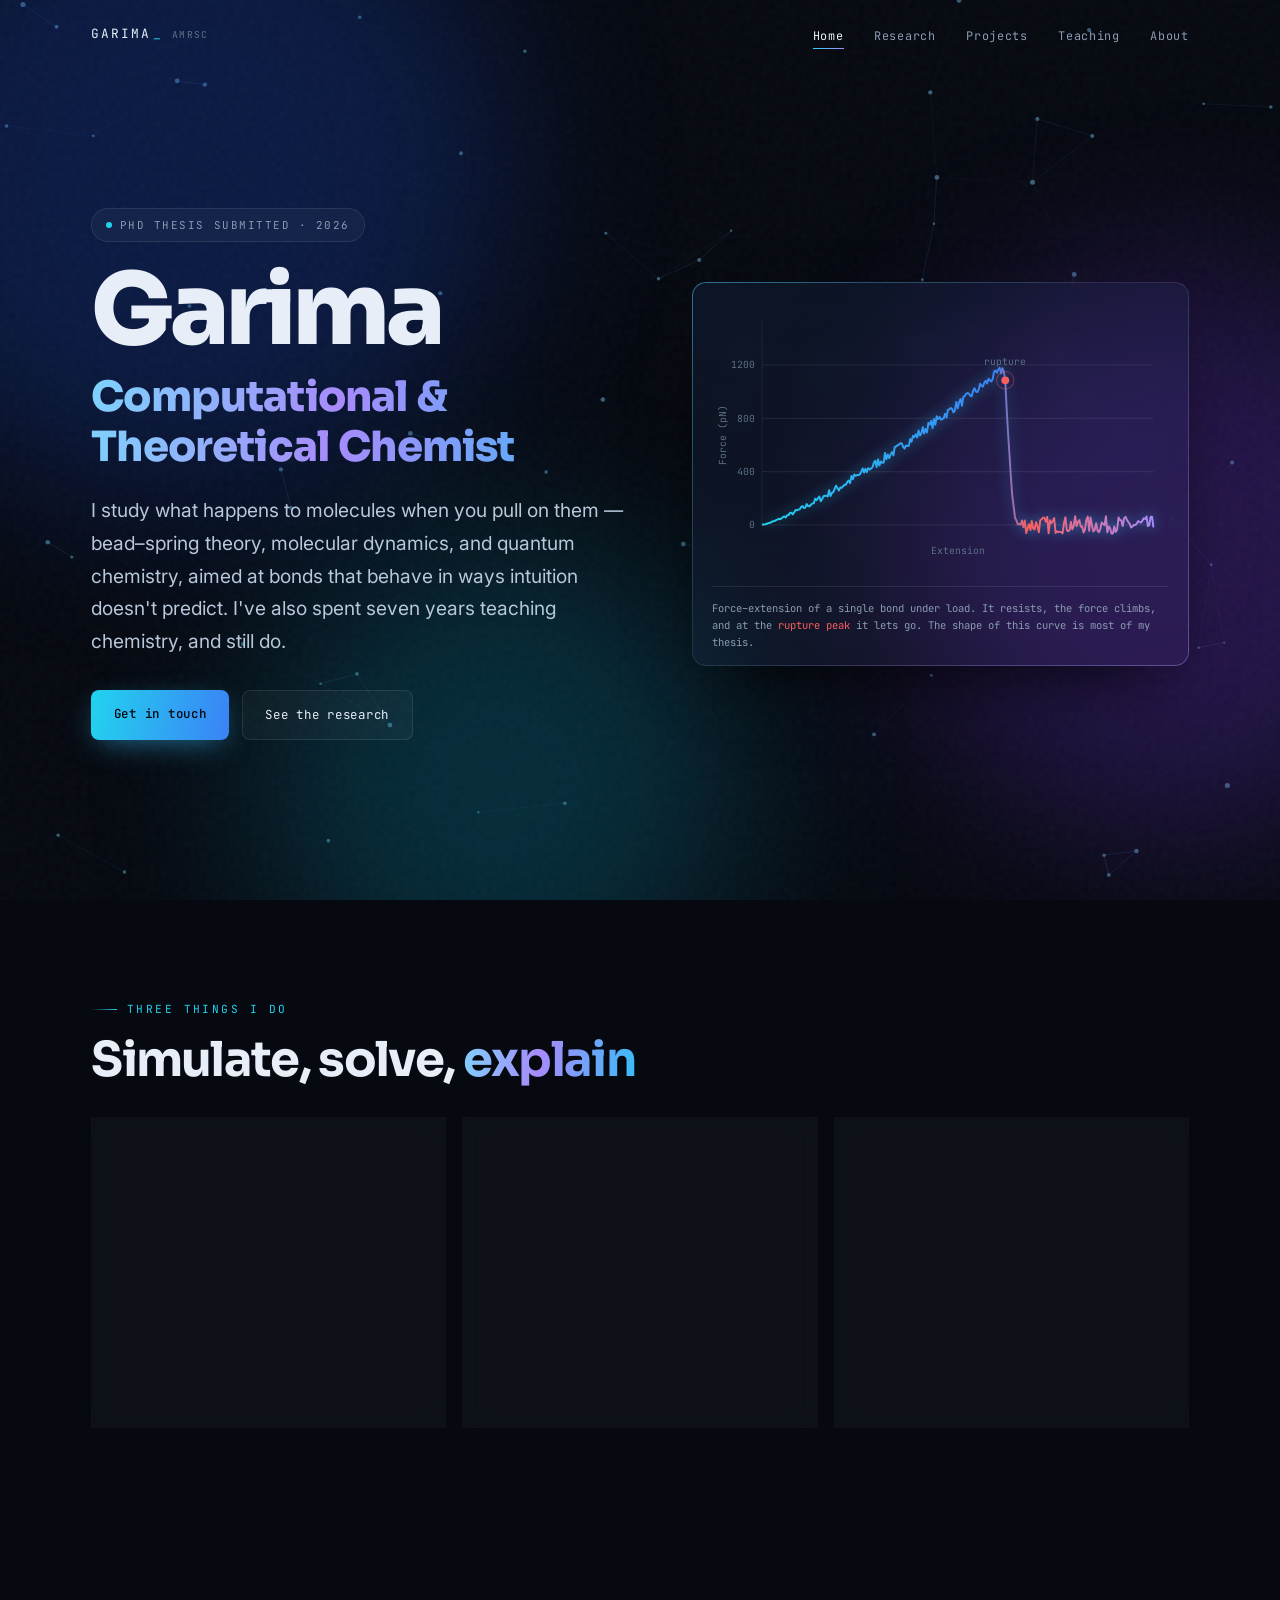
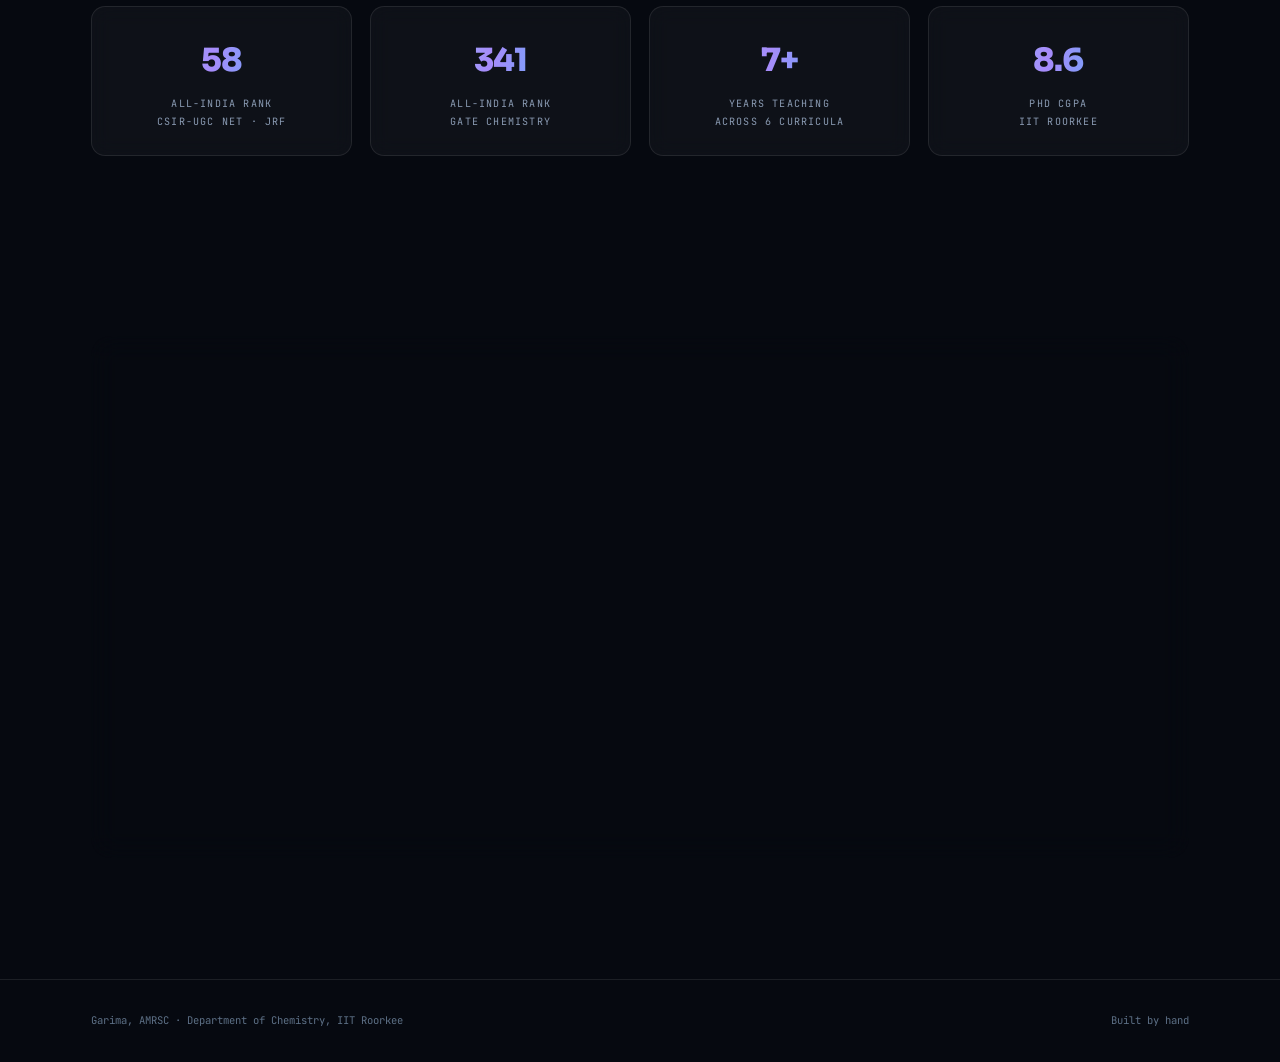
==== commit 4b000797: "fix research layout, add NEET" ====
--- a/index.html
+++ b/index.html
@@ -98,7 +98,7 @@
       <a class="card" href="teaching.html">
         <span class="ic">03 / TEACHING</span>
         <h3>Seven years explaining chemistry</h3>
-        <p>From IGCSE and IB to JEE Advanced and CSIR-NET JRF — lecturer, teaching assistant, and one-to-one mentor. Still teaching now, alongside the research. If I can't explain it plainly, I don't understand it yet.</p>
+        <p>From IGCSE and IB to NEET, JEE Advanced, and CSIR-NET JRF — lecturer, teaching assistant, and one-to-one mentor. Still teaching now, alongside the research. If I can't explain it plainly, I don't understand it yet.</p>
         <span class="go">How I teach →</span>
       </a>
     </div>
--- a/styles.css
+++ b/styles.css
@@ -286,3 +286,13 @@
 .pull{border-left:2px solid var(--cyan);padding:.2rem 0 .2rem 1.4rem;margin:1.8rem 0;
   font-family:var(--display);font-size:1.15rem;font-weight:600;color:var(--text);
   letter-spacing:-.01em;line-height:1.5;max-width:52ch}
+
+/* ===== split: sticky heading left, prose right ===== */
+.split{display:grid;grid-template-columns:.72fr 1.28fr;gap:clamp(2rem,5vw,4.5rem);align-items:start}
+.split .split-head{position:sticky;top:100px}
+.split .split-head h2{font-size:clamp(1.8rem,3.2vw,2.6rem);margin-bottom:.8rem}
+.split .prose{max-width:64ch}
+@media(max-width:900px){
+  .split{grid-template-columns:1fr;gap:1.5rem}
+  .split .split-head{position:static}
+}
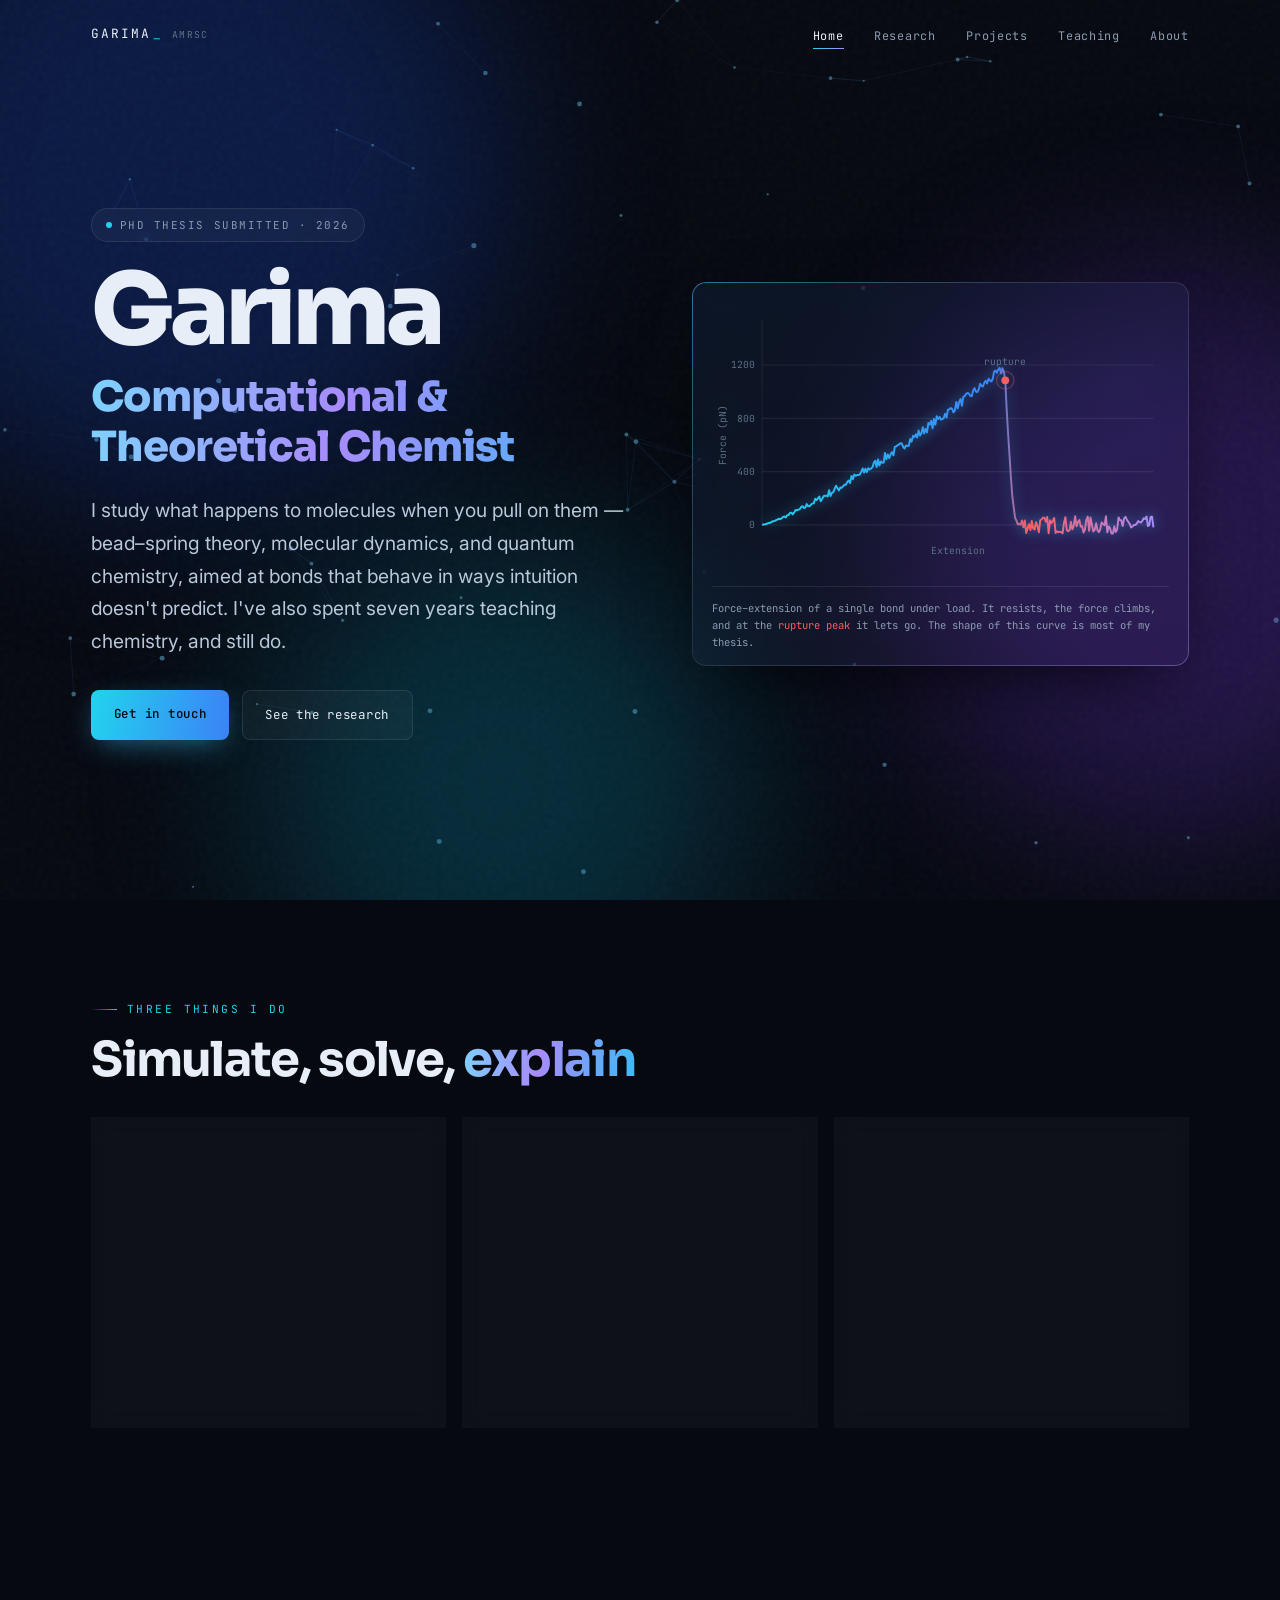
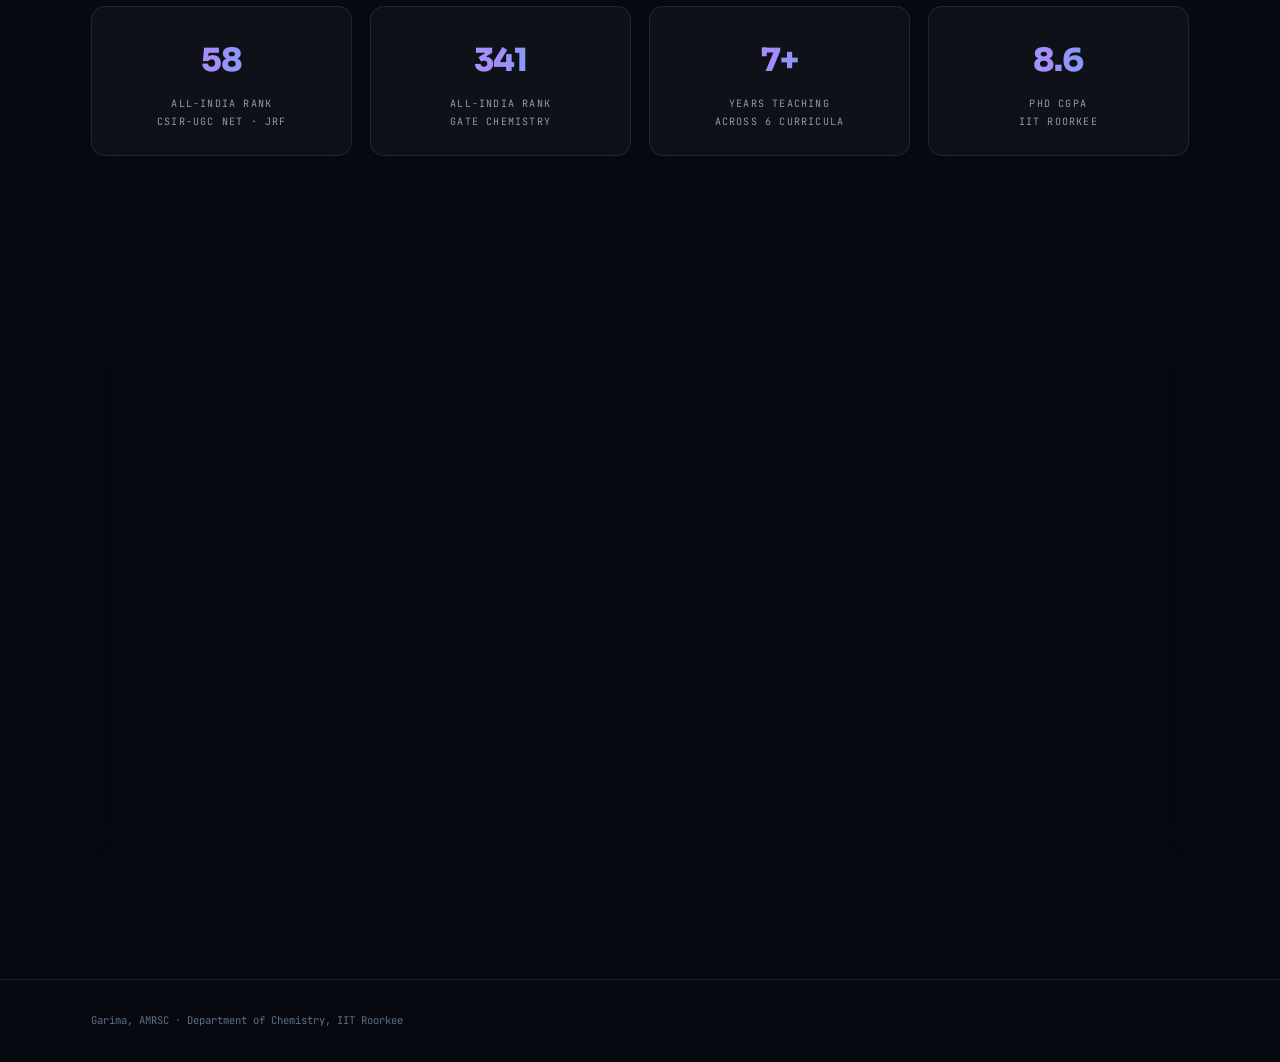
==== commit 90f7d886: "add CV, remove footer text" ====
--- a/index.html
+++ b/index.html
@@ -137,7 +137,6 @@
 <footer>
   <div class="wrap">
     <span>Garima, AMRSC · Department of Chemistry, IIT Roorkee</span>
-    <span>Built by hand</span>
   </div>
 </footer>
 
